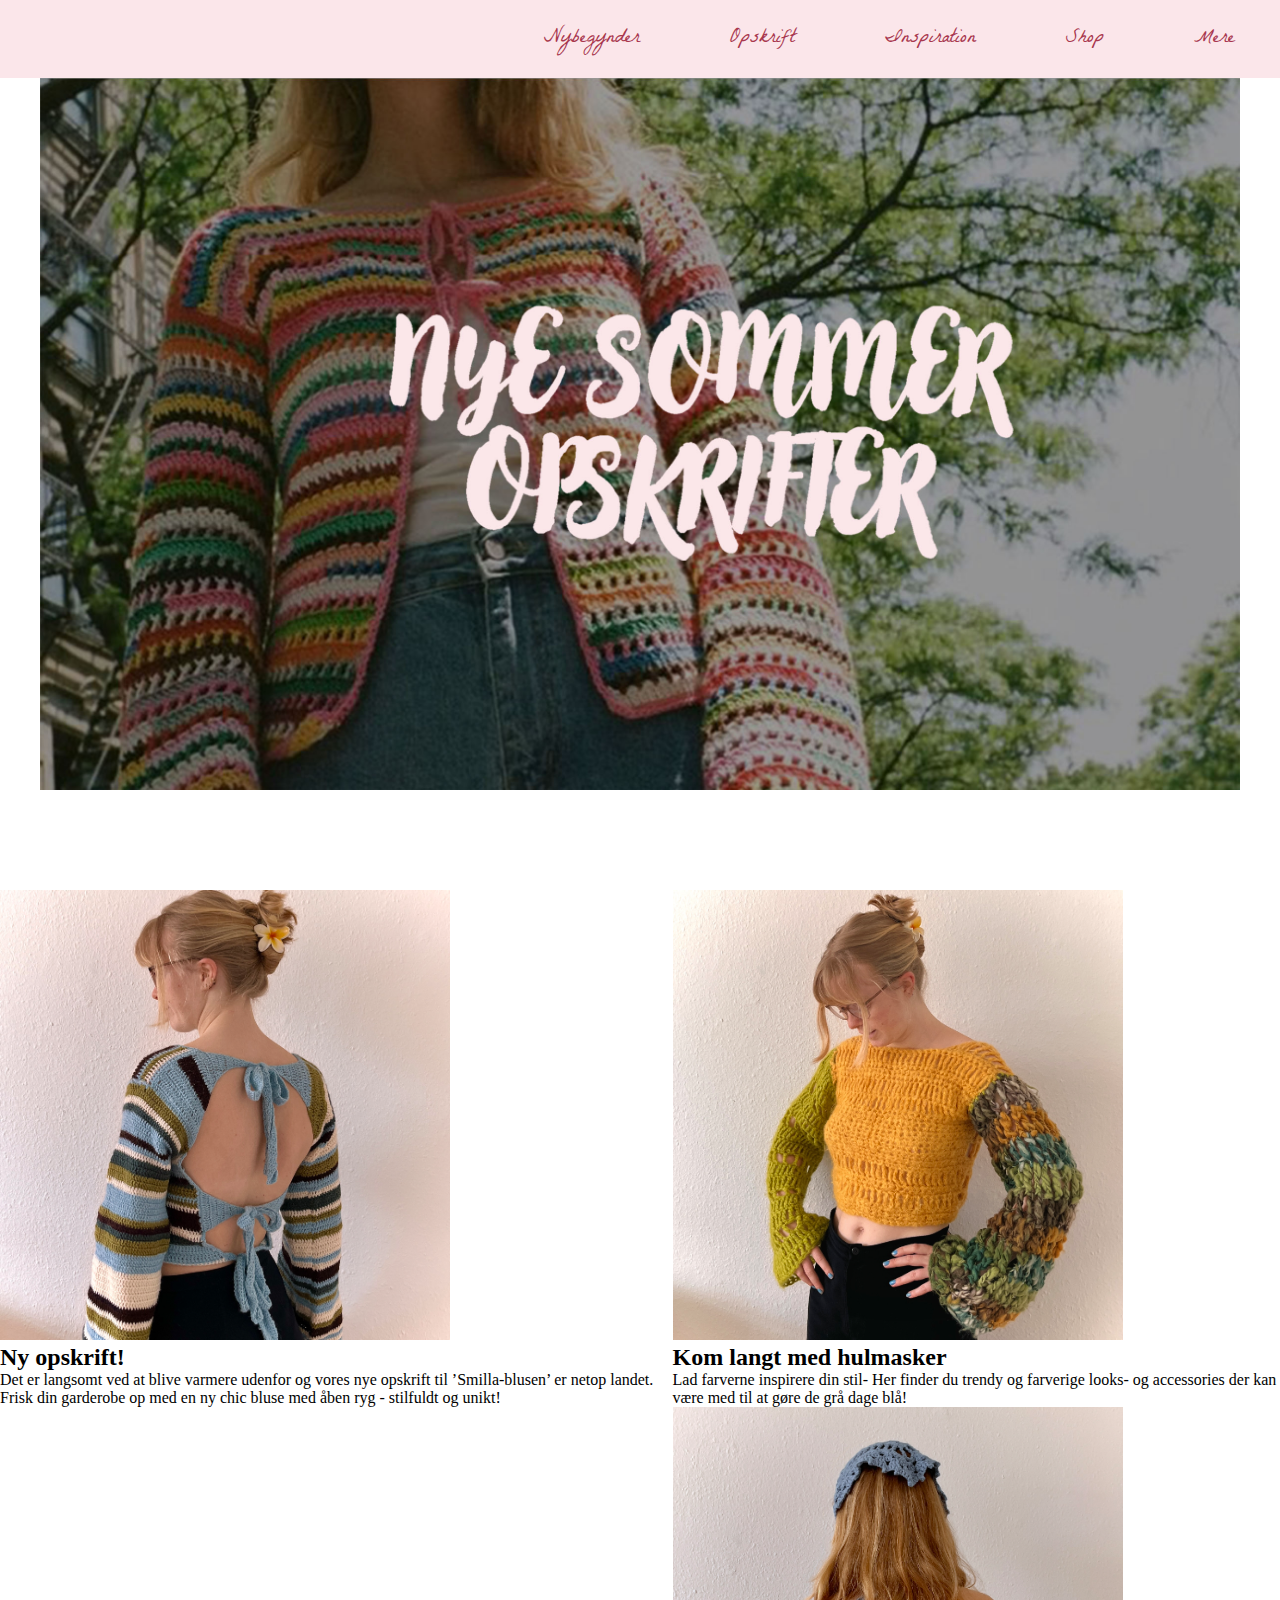
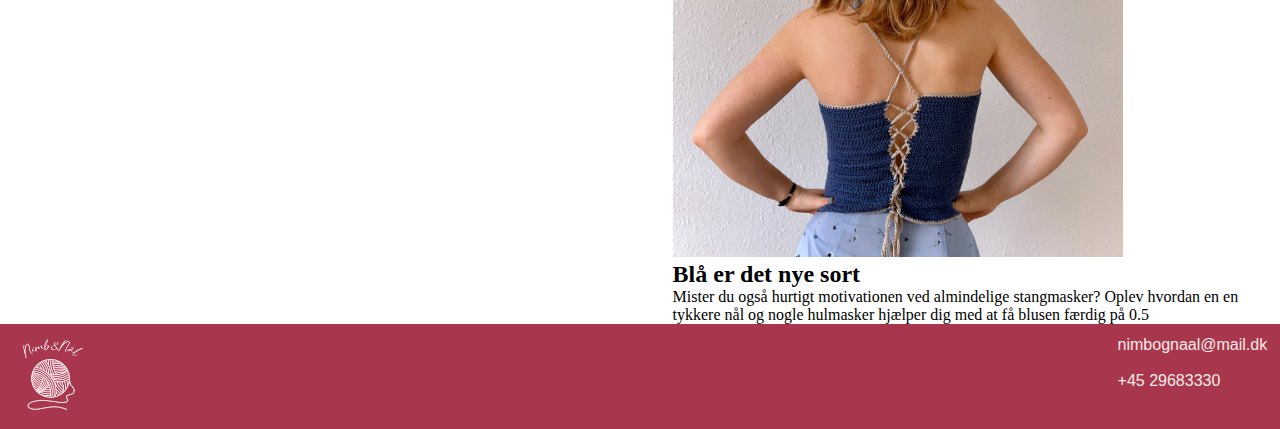
==== index.html @ 2b3ec503 "First commit" ====
<!DOCTYPE html>
<html lang="en">
<head>
    <meta charset="UTF-8">
    <meta name="viewport" content="width=device-width, initial-scale=1.0">
    <title>Forside</title>
    <link rel="stylesheet" href="css/style.css">
</head>

<body>

    <!--Menu-->
    
    <nav>
    
         
     <ul>
       

        <li><a href="#">Nybegynder</a>
            <ul class="dropdown" style="font-family: 'Gill Sans', 'Gill Sans MT', Calibri, 'Trebuchet MS', sans-serif;">
                <li><a href="#">Materialer</a></li>
                <li><a href="grundteknik.html">Grundteknik</a></li>
                <li><a href="#">Tips & Tricks</a></li>
            </ul>
        </li>    
        <li><a href="#">Opskrift</a>
            <ul class="dropdown" style="font-family: 'Gill Sans', 'Gill Sans MT', Calibri, 'Trebuchet MS', sans-serif;">
                <li><a href="#">Sweater</a></li>
                <li><a href="#">Toppe</a></li>
                <li><a href="#">Kjoler</a></li>
                <li><a href="#">Accesories</a></li>
                <li><a href="#">Pynt</a></li>
            </ul>
        </li>
        <li><a href="#">Inspiration</a>
            <ul class="dropdown" style="font-family: 'Gill Sans', 'Gill Sans MT', Calibri, 'Trebuchet MS', sans-serif;">
                <li><a href="billedgalleri.html">Billedgalleri</a></li>
                <li><a href="#">Brug dit restgarn</a></li>
            </ul>
        </li>
        <li><a href="#">Shop</a>
            <ul class="dropdown" style="font-family: 'Gill Sans', 'Gill Sans MT', Calibri, 'Trebuchet MS', sans-serif;">
                <li><a href="#">Hæklenåle</a></li>
                <li><a href="#">Garn</a></li>
                <li><a href="#">Diverse</a></li>
            </ul>
        </li>
        <li><a href="#">Mere</a>
            <ul class="dropdown" style="font-family: 'Gill Sans', 'Gill Sans MT', Calibri, 'Trebuchet MS', sans-serif;">
                <li><a href="#">Om</a></li>
                <li><a href="#">Kontakt</a></li>
            </ul>
        </li>
     </ul>
    </nav>

    <!--Indhold-->
    <main>
        
        <!--Forside billedet-->
        <section class="front-pic">
            <img  src="img/front-pic.jpg" alt="billede af en farverig hæklet cardigan med lyserød tekst hvor der står nye sommer opskrifter" style="max-width: 1200px;">
        </section>
        
        <!--Spalter med billede inkl. tekst-->
        <div class="spalter">
       
            <section>
                <img class="mini-billede" src="img/spalte-1.jpeg" alt="Blå hæklet top med åben ryg" style="max-width: 450px;">
                <h2 class="spalte-1">Ny opskrift!</h2>
                <p class="spalte-1">Det er langsomt ved at blive varmere udenfor og vores nye opskrift til ’Smilla-blusen’ er netop landet.

                    Frisk din garderobe op med en ny chic bluse med åben ryg - stilfuldt og unikt!
                    </p>
            </section>   
            

            <section">
                <img class="mini-billede" src="img/spalte-2.jpeg" alt="Gul hæklet top" style="max-width: 450px;">
                <h2 class="spalte-2">Kom langt med hulmasker </h2>
                <p class="spalte-2">Lad farverne inspirere din stil-
                    Her finder du trendy og farverige looks- og accessories der kan være med til at gøre de grå dage blå!
                    </p>
            </section>


            <section>
                 <img class="mini-billede" src="img/spalte-3.jpeg" alt="Blå hæklet top og hårbånd" style="max-width: 450px;">
                 <h2 class="spalte-3">Blå er det nye sort</h2>
                 <p class="spalte-3">Mister du også hurtigt motivationen ved almindelige stangmasker? 
                    Oplev hvordan en en tykkere nål og nogle hulmasker hjælper dig med at få blusen færdig på 0.5
                    </p>
            </section> 
    
        </div>
    
    </main>

</body>

<footer>

        <img class="logo-transparent" src="img/logo-transparent1.png" alt="Garn med nimb&nål tekst">
        
        <section class="kontakt"> 
            <p>nimbognaal@mail.dk</p>
            <br>
            <p>+45 29683330</p>
        </section>
    
</footer>

</html>
---- css/style.css ----
@font-face {
    font-family: 'LaBelleAurore';
    src: url(../fonts/La_Belle_Aurore/LaBelleAurore-Regular.ttf);
}

*{
    padding: 0;
    margin: 0;
    
}



ul{
    list-style: none;
    background:  #fbe6ea;
    display: flex;
    justify-content: flex-end;
    font-family: LaBelleAurore, 'Times New Roman', Times, serif;
}


ul li{
    display: inline-block;
    position: relative;
}

ul li a{
    display: block;
    padding: 20px 45px;
    color: rgba(168, 55, 78);
    text-decoration: none;
    text-align: center;
    font-size: 20px;
}

ul li ul.dropdown li{
    display: block;

}

ul li ul.dropdown{
    width: 100%;
    background-color: #fbe6ea;
    position: absolute;
    z-index: 999;
    display: none;
}

ul li:hover{
    background: #f8cdd5;
}

ul li:hover ul.dropdown{
    display: block;
}


/*Front picture styling*/
.front-pic {
    display: flex;
    justify-content: center;
    margin-bottom: 100px;
}

/*Picture column styling KRISE*/

.spalter{
    display: flex;

}

.spalter img{
    flex: 1;
    max-width: 33.33%;
}

/*Billedegalleri*/

.mainGalleri{
    font-family: LaBelleAurore, 'Times New Roman', Times, serif;
    color:rgba(168, 55, 78);
}

.mainGalleri h1{
    display: flex;
    justify-content: center; 
    font-size: x-large;
}

.introTekst{
    display: flex;
    justify-content: conter;
    padding: 0 10%;
    font-size: large;
}

.bg-velkom{
    padding-top: 2%;
}

/*Styling af billede og tekst*/

.img_right{
    display: flex;
    justify-content: flex-end;
    float: right;
    width: 50%;
}

.rightPic{
    position: absolute;
    width: 80%;
    left: 8%;
    top: 35%;
    background-color: #fbe6ea;
    padding: 30px; 
    padding-top: 1%;
}


.img_left{
    float: left;
    width: 50%;
}

.leftPic{

}



/*Styling footer*/


footer {
    padding-top: 20px;
    background-color:rgba(168, 55, 78);
    display: flex;
    flex-direction: row;
    color: rgb(251, 234, 230);
    font-family: 'Franklin Gothic Medium', 'Arial Narrow', Arial, sans-serif;
    justify-content: space-between;
    padding: 1%;
}

.logo-transparent {
    width: 80px;
    display: flex;
}
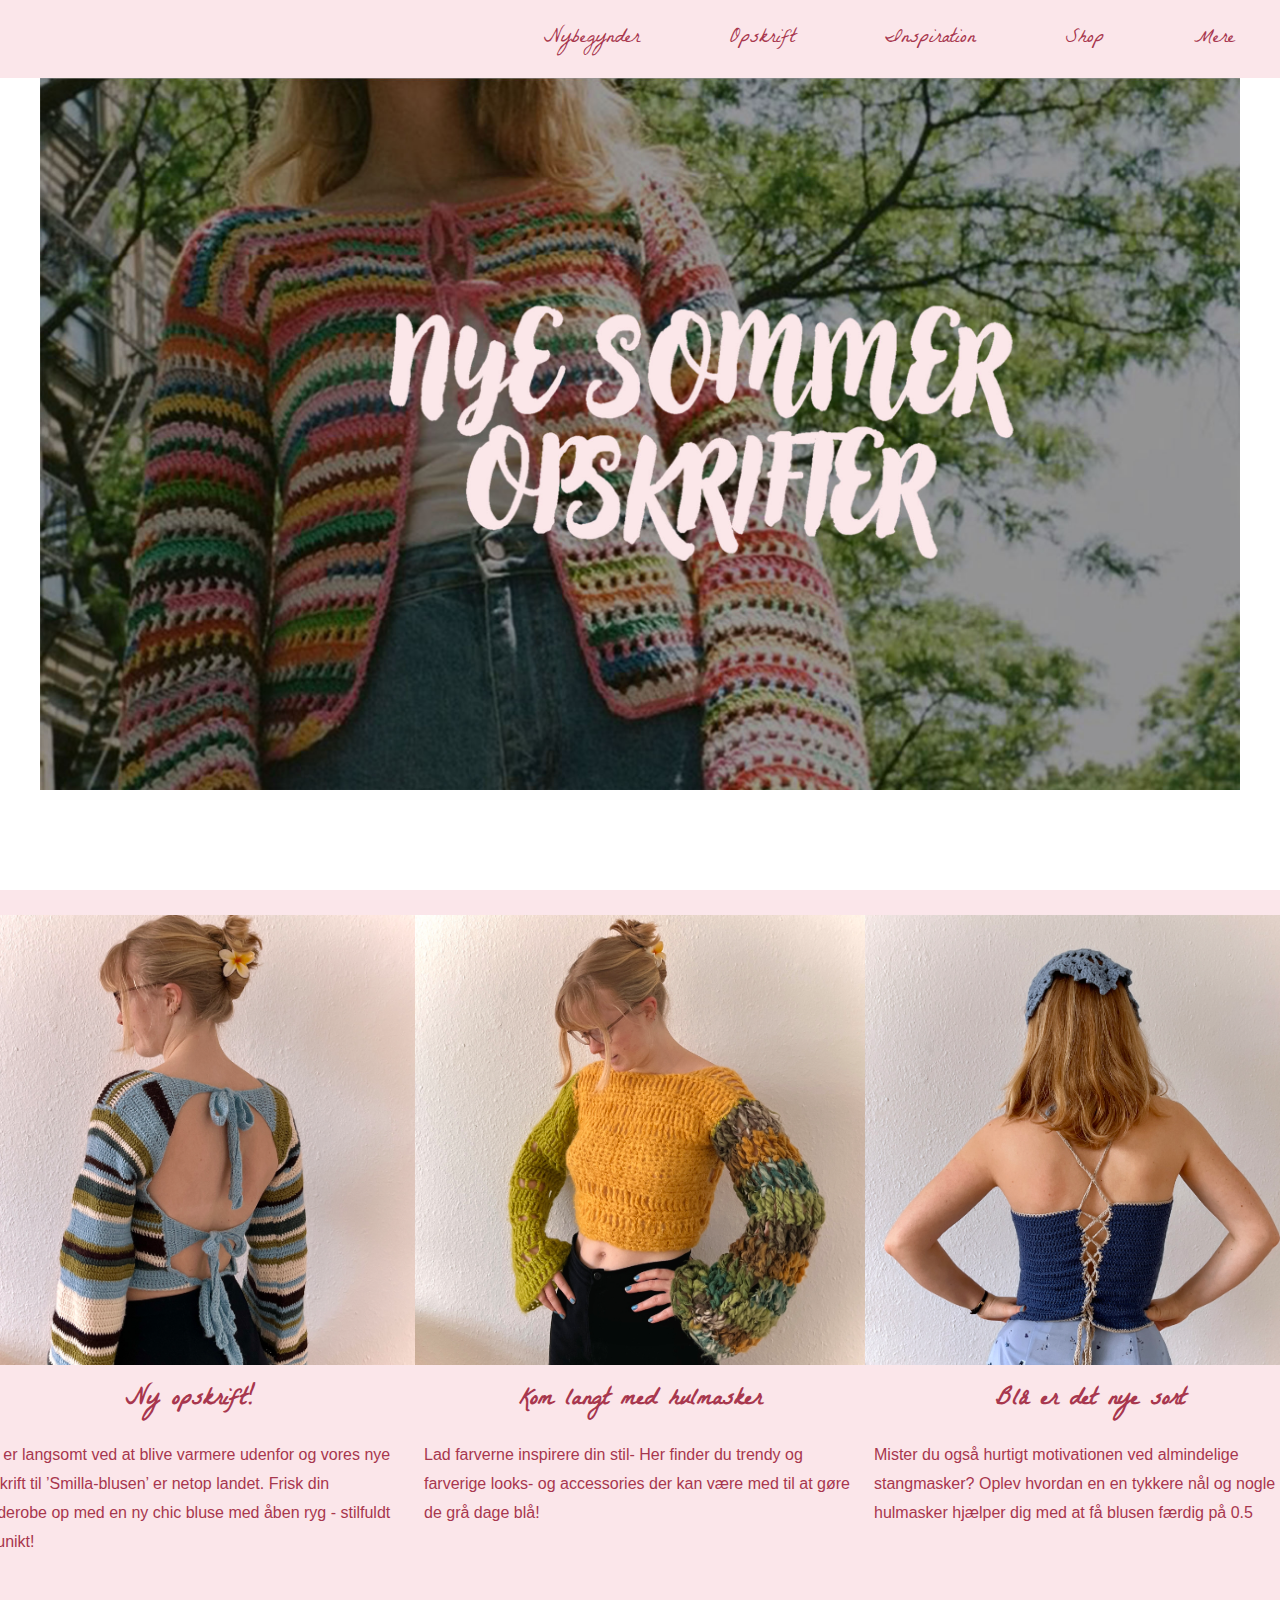
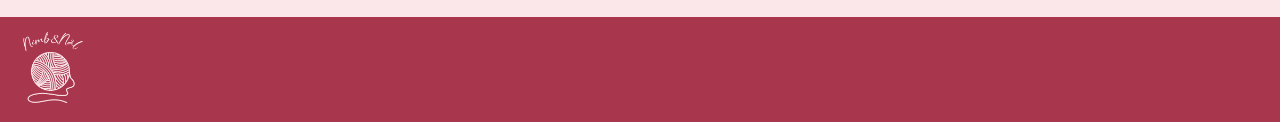
==== commit bd60bd21: "Billedgalleri & Forside styling updated" ====
--- a/index.html
+++ b/index.html
@@ -18,14 +18,14 @@
        
 
         <li><a href="#">Nybegynder</a>
-            <ul class="dropdown" style="font-family: 'Gill Sans', 'Gill Sans MT', Calibri, 'Trebuchet MS', sans-serif;">
+            <ul class="dropdown">
                 <li><a href="#">Materialer</a></li>
                 <li><a href="grundteknik.html">Grundteknik</a></li>
                 <li><a href="#">Tips & Tricks</a></li>
             </ul>
         </li>    
         <li><a href="#">Opskrift</a>
-            <ul class="dropdown" style="font-family: 'Gill Sans', 'Gill Sans MT', Calibri, 'Trebuchet MS', sans-serif;">
+            <ul class="dropdown">
                 <li><a href="#">Sweater</a></li>
                 <li><a href="#">Toppe</a></li>
                 <li><a href="#">Kjoler</a></li>
@@ -34,20 +34,20 @@
             </ul>
         </li>
         <li><a href="#">Inspiration</a>
-            <ul class="dropdown" style="font-family: 'Gill Sans', 'Gill Sans MT', Calibri, 'Trebuchet MS', sans-serif;">
+            <ul class="dropdown">
                 <li><a href="billedgalleri.html">Billedgalleri</a></li>
                 <li><a href="#">Brug dit restgarn</a></li>
             </ul>
         </li>
         <li><a href="#">Shop</a>
-            <ul class="dropdown" style="font-family: 'Gill Sans', 'Gill Sans MT', Calibri, 'Trebuchet MS', sans-serif;">
+            <ul class="dropdown" >
                 <li><a href="#">Hæklenåle</a></li>
                 <li><a href="#">Garn</a></li>
                 <li><a href="#">Diverse</a></li>
             </ul>
         </li>
         <li><a href="#">Mere</a>
-            <ul class="dropdown" style="font-family: 'Gill Sans', 'Gill Sans MT', Calibri, 'Trebuchet MS', sans-serif;">
+            <ul class="dropdown">
                 <li><a href="#">Om</a></li>
                 <li><a href="#">Kontakt</a></li>
             </ul>
@@ -66,31 +66,53 @@
         <!--Spalter med billede inkl. tekst-->
         <div class="spalter">
        
-            <section>
-                <img class="mini-billede" src="img/spalte-1.jpeg" alt="Blå hæklet top med åben ryg" style="max-width: 450px;">
-                <h2 class="spalte-1">Ny opskrift!</h2>
-                <p class="spalte-1">Det er langsomt ved at blive varmere udenfor og vores nye opskrift til ’Smilla-blusen’ er netop landet.
+            <section class="columnLeft">
+                
+                <div class="miniBillede">
+                    <img src="img/spalte-1.jpeg" alt="Blå hæklet top med åben ryg" style="max-width: 450px;">
+                </div>
 
+                <div class="columnTekst">
+                    <h2 class="spalte-1">Ny opskrift!</h2>
+
+                    <p class="spalte-1">Det er langsomt ved at blive varmere udenfor og vores nye opskrift til ’Smilla-blusen’ er netop landet.
+                
                     Frisk din garderobe op med en ny chic bluse med åben ryg - stilfuldt og unikt!
                     </p>
+                 </div>
+
             </section>   
             
 
-            <section">
-                <img class="mini-billede" src="img/spalte-2.jpeg" alt="Gul hæklet top" style="max-width: 450px;">
-                <h2 class="spalte-2">Kom langt med hulmasker </h2>
-                <p class="spalte-2">Lad farverne inspirere din stil-
+            <section class="columnMiddle">
+
+                <div class="miniBillede">
+                    <img  src="img/spalte-2.jpeg" alt="Gul hæklet top" style="max-width: 450px;">
+                </div>
+
+                <div class="columnTekst">
+                    <h2 class="spalte-2">Kom langt med hulmasker </h2>
+                    <p class="spalte-2">Lad farverne inspirere din stil-
                     Her finder du trendy og farverige looks- og accessories der kan være med til at gøre de grå dage blå!
                     </p>
+                </div>
+            
             </section>
 
 
-            <section>
-                 <img class="mini-billede" src="img/spalte-3.jpeg" alt="Blå hæklet top og hårbånd" style="max-width: 450px;">
-                 <h2 class="spalte-3">Blå er det nye sort</h2>
-                 <p class="spalte-3">Mister du også hurtigt motivationen ved almindelige stangmasker? 
+            <section class="columnRight">
+
+                <div class="miniBillede">
+                    <img src="img/spalte-3.jpeg" alt="Blå hæklet top og hårbånd" style="max-width: 450px;">
+                </div>
+
+                <div class="columnTekst">
+                    <h2 class="spalte-3">Blå er det nye sort</h2>
+                    
+                    <p class="spalte-3">Mister du også hurtigt motivationen ved almindelige stangmasker? 
                     Oplev hvordan en en tykkere nål og nogle hulmasker hjælper dig med at få blusen færdig på 0.5
                     </p>
+                </div>
             </section> 
     
         </div>
--- a/css/style.css
+++ b/css/style.css
@@ -9,7 +9,18 @@
     
 }
 
-
+p{
+    font-family: 'Gill Sans', 'Gill Sans MT', Calibri, 'Trebuchet MS', sans-serif;
+    font-weight: lighter;
+    color: rgba(168, 55, 78);
+    line-height: 1.8;
+}
+
+/*Styling af submenuer*/
+
+.dropdown{
+    font-family: 'Gill Sans', 'Gill Sans MT', Calibri, 'Trebuchet MS', sans-serif;
+}
 
 ul{
     list-style: none;
@@ -56,6 +67,10 @@
 }
 
 
+
+
+/*Forside*/
+
 /*Front picture styling*/
 .front-pic {
     display: flex;
@@ -63,29 +78,104 @@
     margin-bottom: 100px;
 }
 
-/*Picture column styling KRISE*/
-
-.spalter{
-    display: flex;
-
-}
-
-.spalter img{
-    flex: 1;
-    max-width: 33.33%;
-}
+/*Indholdd og kolonner*/
+
+.spalter {
+    display: flex;
+    justify-content: center;
+    padding-top: 2%;
+    padding-bottom: 4%;
+    background-color: #fbe6ea;
+}
+
+/*Left decoration*/
+.spalte-1{
+    display: flex;
+    padding: 2%;
+
+}
+
+section.columnLeft {
+    display: flex;
+    flex-direction: column;
+    flex-wrap: nowrap;
+    align-items: center;
+
+}
+
+/*Middle decoration*/
+.spalte-2{
+    display: flex;
+    padding: 2%;
+}
+
+section.columnMiddle {
+    display: flex;
+    flex-direction: column;
+    flex-wrap: nowrap;
+    align-items: center;
+}
+
+/*Right decoration*/
+.spalte-3{
+    display: flex;
+    padding: 2%;
+
+}
+
+section.columnRight {
+    display: flex;
+    flex-direction: column;
+    flex-wrap: nowrap;
+    align-items: center;
+}
+
+.columnTekst {
+    display: flex;
+    flex-direction: column;
+    align-items: center;
+    justify-content: space-between;
+    flex-wrap: nowrap;
+}
+
+.columnTekst h2{
+    font-family: LaBelleAurore, 'Times New Roman', Times, serif;
+    font-size: x-large;
+    color:rgba(168, 55, 78);
+}
+
+
+/*Nybegynder Grundteknik*/
+
+
+
+
+
+
+
 
 /*Billedegalleri*/
+
+.introTekst {
+    font-family: 'Gill Sans', 'Gill Sans MT', Calibri, 'Trebuchet MS', sans-serif;
+
+}
 
 .mainGalleri{
     font-family: LaBelleAurore, 'Times New Roman', Times, serif;
     color:rgba(168, 55, 78);
+    display: flex;
+    flex-direction: column;
+    justify-content: center;
+    align-items: stretch;
+
 }
 
 .mainGalleri h1{
     display: flex;
     justify-content: center; 
-    font-size: x-large;
+    font-size: xx-large;
+    padding-bottom: 50px;
 }
 
 .introTekst{
@@ -93,15 +183,72 @@
     justify-content: conter;
     padding: 0 10%;
     font-size: large;
+    font-weight: lighter;
 }
 
 .bg-velkom{
-    padding-top: 2%;
-}
+    padding-top: 8%;
+    padding-bottom: 70px;
+}
+
+/* Her har jeg stylet indholdet */
+.container{
+    background-color: #fbe6ea;
+    padding: 1%;
+    margin: 5px;
+}
+
+
+section.rightPic {
+    display: flex;
+    align-items: center;
+    flex-wrap: nowrap;
+    flex-direction: row-reverse;
+}
+
+
+.rightPicSecondChild {
+    display: flex;
+    max-width: 50%;
+    padding-left: 14%;
+    padding-right: 0%;
+    flex-direction: column;
+    flex-wrap: nowrap;
+    justify-content: space-evenly;
+    align-items: center;
+}
+
+
+section.leftPic {
+    display: flex;
+    flex-wrap: nowrap;
+    flex-direction: row;
+    align-items: center;
+}
+
+.leftPicFirstChild {
+    display: flex;
+    align-content: center;
+    flex-direction: row;
+    flex-wrap: nowrap;
+    justify-content: center;
+}
+
+
+.leftPicSecondChild {
+    display: flex;
+    flex-direction: column;
+    flex-wrap: nowrap;
+    justify-content: space-between;
+    align-items: center;
+    padding-right: 18%;
+    justify-content: flex-start;
+}
+
 
 /*Styling af billede og tekst*/
 
-.img_right{
+/* .img_right{
     display: flex;
     justify-content: flex-end;
     float: right;
@@ -126,8 +273,21 @@
 
 .leftPic{
 
-}
-
+} */
+
+
+/*Styling grunteknik oversigtsside*/
+
+.rightPicRow{
+    display: flex;
+}
+
+.treePicRow img{
+    display: flex;
+    justify-content: center;
+    align-content: row;
+    width: 35%;
+}
 
 
 /*Styling footer*/
@@ -150,4 +310,3 @@
 }
 
 
-
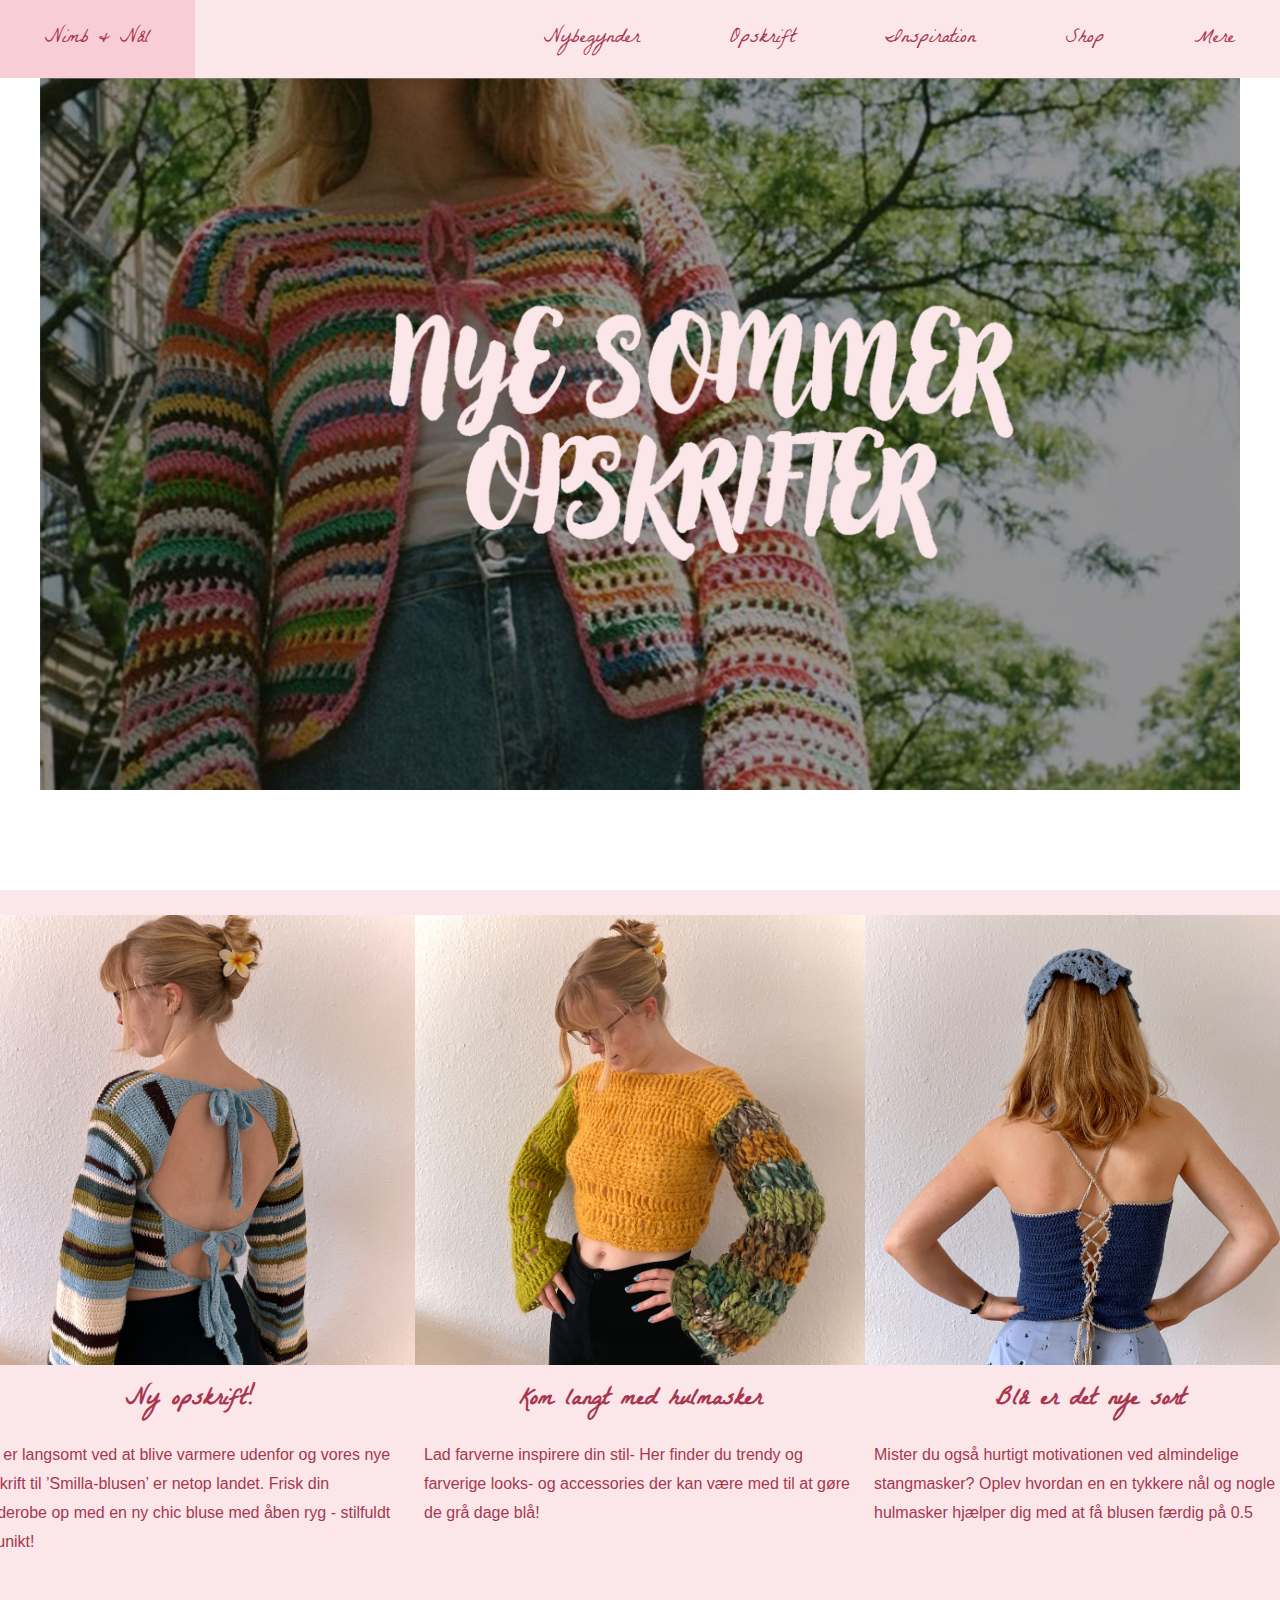
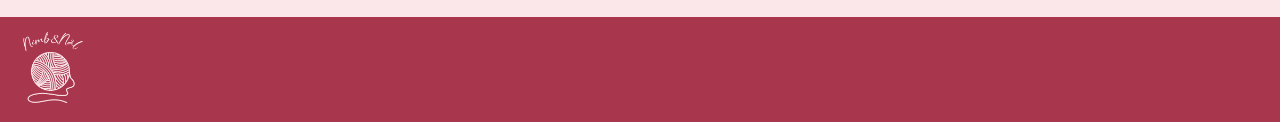
==== commit 4e7151ba: "Grunteknik styling" ====
--- a/index.html
+++ b/index.html
@@ -16,6 +16,7 @@
          
      <ul>
        
+        <li class="brandName"><a href="index.html">Nimb & Nål</a></li>
 
         <li><a href="#">Nybegynder</a>
             <ul class="dropdown">
--- a/css/style.css
+++ b/css/style.css
@@ -17,6 +17,11 @@
 }
 
 /*Styling af submenuer*/
+
+nav li:first-child{
+    margin-left: 0;
+    margin-right: auto;
+}
 
 .dropdown{
     font-family: 'Gill Sans', 'Gill Sans MT', Calibri, 'Trebuchet MS', sans-serif;
@@ -144,8 +149,56 @@
     color:rgba(168, 55, 78);
 }
 
+.tekstPadding{
+    padding: 50px;
+}
 
 /*Nybegynder Grundteknik*/
+
+
+.gtVelkom {
+    padding-top: 5%;
+    padding-bottom: 70px;
+    display: flex;
+    flex-direction: column;
+    align-items: center;
+    justify-content: space-around;
+    align-content: center;
+    flex-wrap: nowrap;
+}
+
+.gtVelkom h1{
+    font-family: LaBelleAurore, 'Times New Roman', Times, serif;
+    font-size: x-large;
+    color:rgba(168, 55, 78);
+
+}
+
+.gtPicRow {
+    display: flex;
+    flex-direction: row;
+    align-content: center;
+    justify-content: space-evenly;
+    align-items: center; 
+    background-color: #fbe6ea;
+}
+
+.treePicRow {
+    display: flex;
+    justify-content: center;
+    padding-top: 2%;
+    padding-bottom: 4%;
+    flex-direction: column;
+    align-items: center;
+    flex-wrap: nowrap;
+}
+
+.treePicRow h2{
+    font-family: LaBelleAurore, 'Times New Roman', Times, serif;
+    font-size: x-large;
+    color:rgba(168, 55, 78);
+
+}
 
 
 
@@ -276,19 +329,6 @@
 } */
 
 
-/*Styling grunteknik oversigtsside*/
-
-.rightPicRow{
-    display: flex;
-}
-
-.treePicRow img{
-    display: flex;
-    justify-content: center;
-    align-content: row;
-    width: 35%;
-}
-
 
 /*Styling footer*/
 
@@ -309,4 +349,10 @@
     display: flex;
 }
 
-
+.kontakt{
+    color: rgb(251, 234, 230);
+    font-family: 'Franklin Gothic Medium', 'Arial Narrow', Arial, sans-serif;
+    justify-content: space-between;
+}
+
+
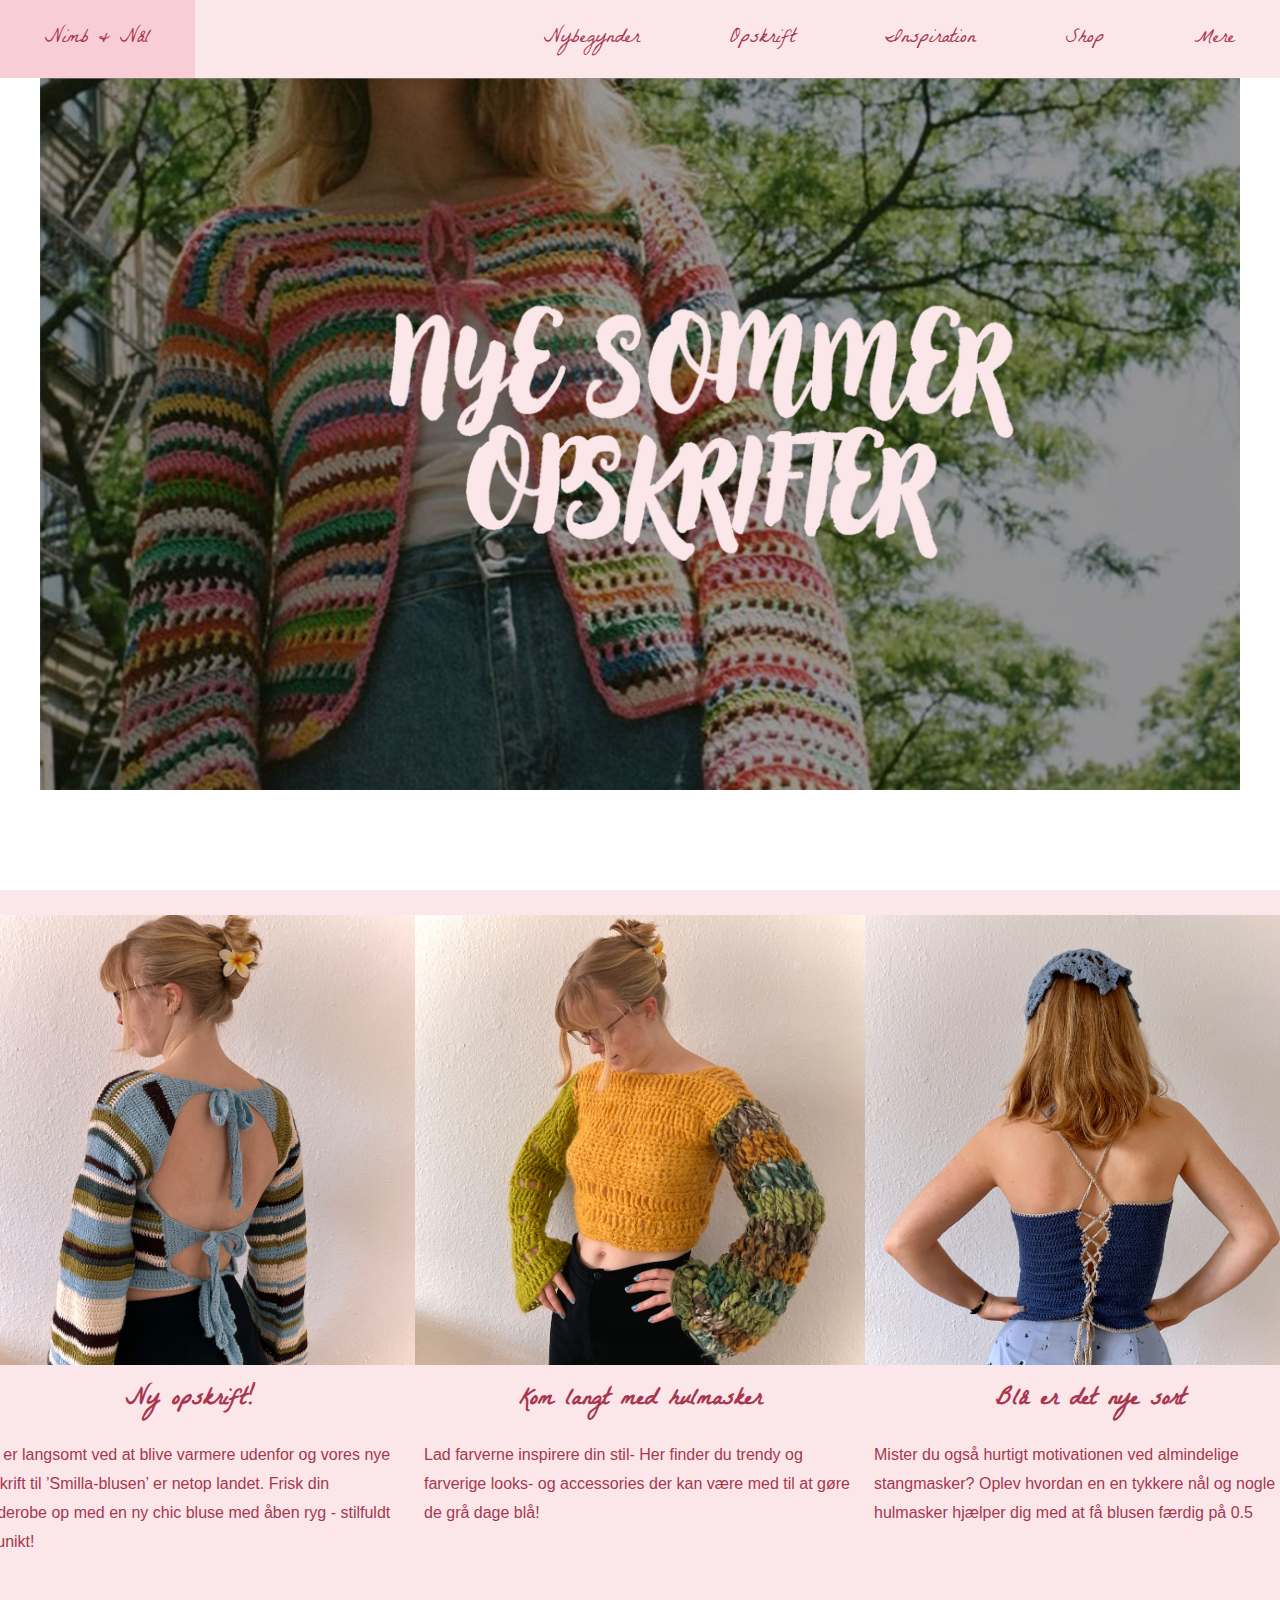
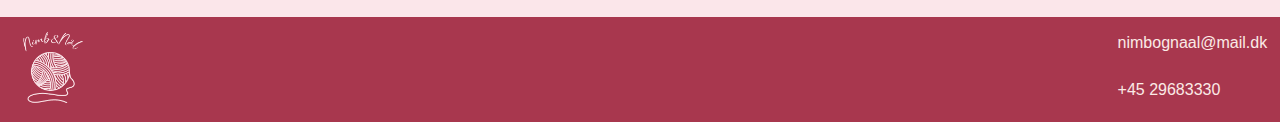
==== commit 4a9cfff5: "Footer updated" ====
--- a/index.html
+++ b/index.html
@@ -120,18 +120,19 @@
     
     </main>
 
-</body>
-
 <footer>
 
         <img class="logo-transparent" src="img/logo-transparent1.png" alt="Garn med nimb&nål tekst">
         
         <section class="kontakt"> 
-            <p>nimbognaal@mail.dk</p>
+            <p class="footerInfo">nimbognaal@mail.dk</p>
             <br>
-            <p>+45 29683330</p>
+            <p class="footerInfo">+45 29683330</p>
         </section>
     
 </footer>
 
+</body>
+
+
 </html>--- a/css/style.css
+++ b/css/style.css
@@ -201,11 +201,60 @@
 }
 
 
-
-
-
-
-
+/*Magisk Ring*/
+
+
+
+ol{
+    font-family: 'Gill Sans', 'Gill Sans MT', Calibri, 'Trebuchet MS', sans-serif;
+    color:rgba(168, 55, 78);
+    line-height: 2.0;
+    margin: 20px;
+}
+
+.mgRing {
+    display: flex;
+    flex-direction: column;
+    justify-content: center;
+    align-content: center;
+    align-items: center;
+    margin: 70px;
+    padding: 0 100px;
+}
+
+.mgRing h1{
+    font-family: LaBelleAurore, 'Times New Roman', Times, serif;
+    font-size: x-large;
+    color:rgba(168, 55, 78);
+}
+
+.mgContainer {
+    display: flex;
+    margin: 30px;
+    padding: 0 30px;
+    padding-top: 10px;
+    padding-bottom: 20px;
+    background-color: #fbe6ea;
+    flex-direction: column;
+    align-items: flex-start;
+}
+
+.mgOpskrift{
+    display: flex;
+    flex-direction: row;
+    padding: 2%;
+}
+
+.mgOpskrift section ol{
+    margin-left: 70px;
+}
+
+.videoImg{
+    display: flex;
+    justify-content: center;
+    margin-left: 20%;
+    padding: 5%;
+}
 
 /*Billedegalleri*/
 
@@ -349,7 +398,7 @@
     display: flex;
 }
 
-.kontakt{
+.kontakt .footerInfo {
     color: rgb(251, 234, 230);
     font-family: 'Franklin Gothic Medium', 'Arial Narrow', Arial, sans-serif;
     justify-content: space-between;
